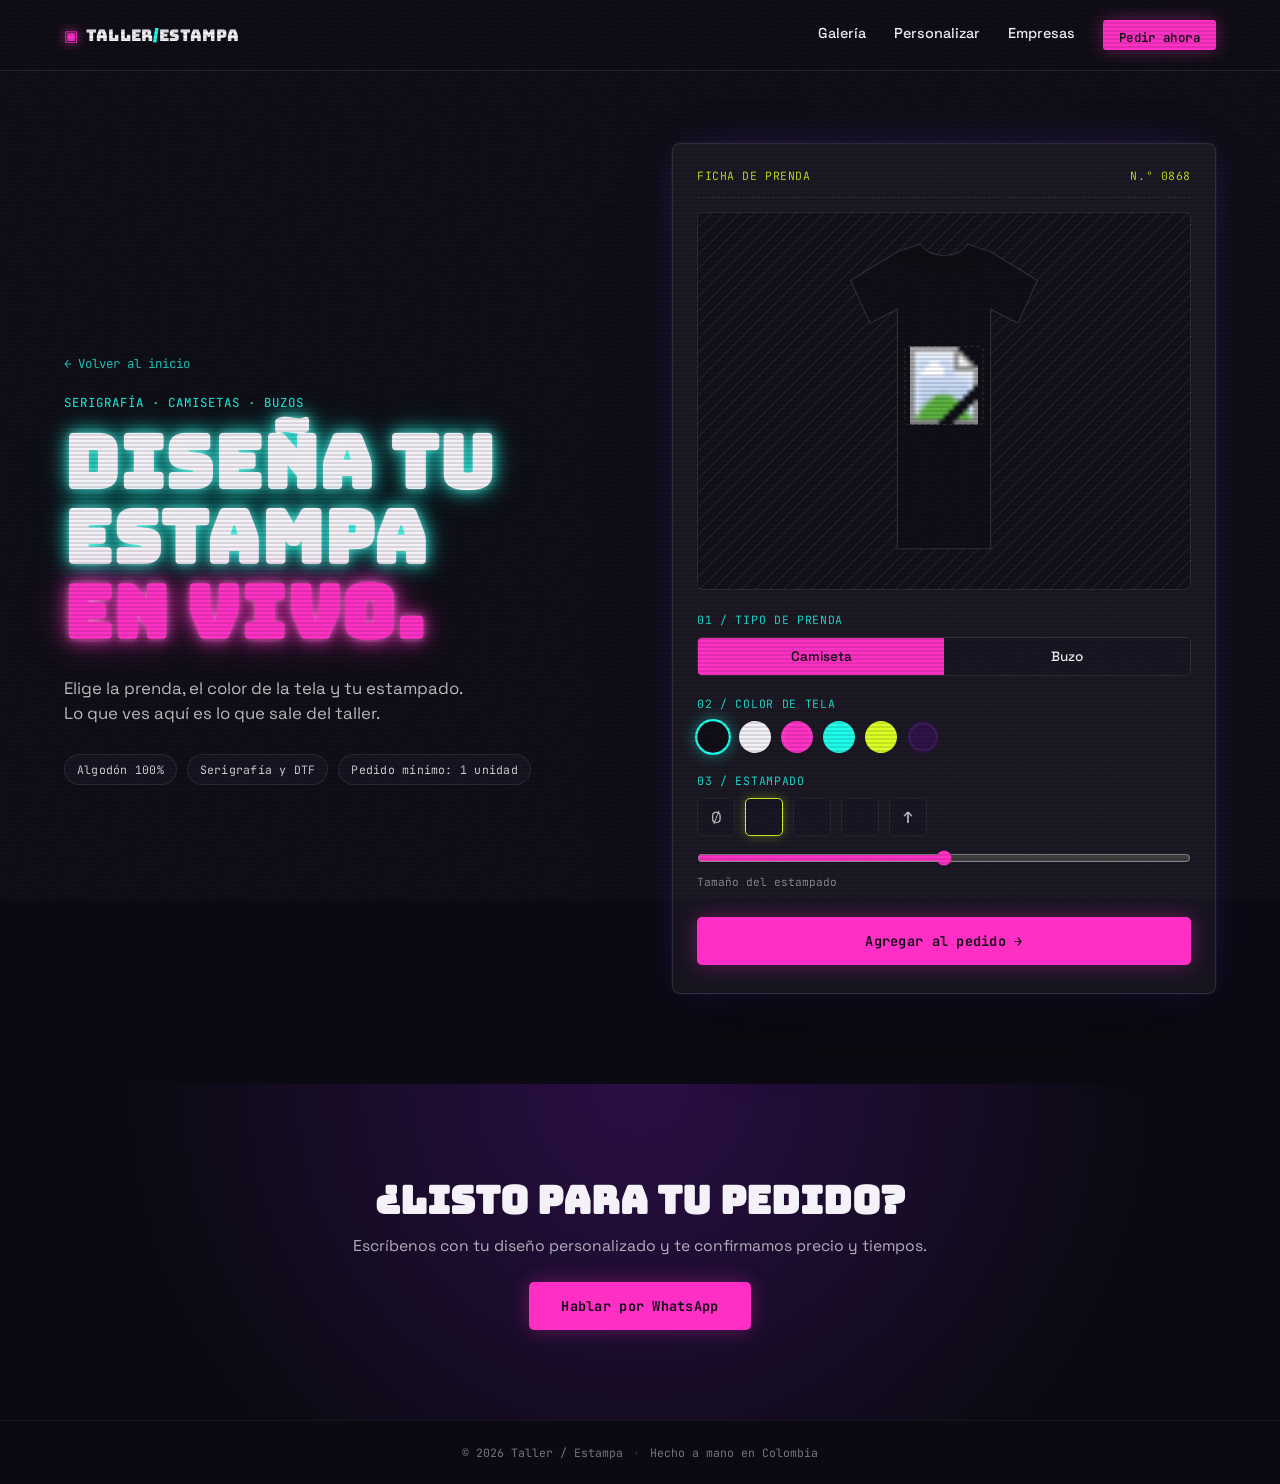
==== personalizar.html @ 3e5d1979 "Add files via upload" ====
<!DOCTYPE html>
<html lang="es">
<head>
<meta charset="UTF-8">
<meta name="viewport" content="width=device-width, initial-scale=1.0">
<title>Personalizar tu prenda — Taller / Estampa</title>
<link rel="preconnect" href="https://fonts.googleapis.com">
<link href="https://fonts.googleapis.com/css2?family=Bungee&family=Space+Grotesk:wght@400;500;700&family=JetBrains+Mono:wght@400;600&display=swap" rel="stylesheet">
<link rel="stylesheet" href="styles.css">
</head>
<body>

<div class="grain"></div>
<div class="scanlines"></div>

<header class="topbar">
  <a href="index.html" class="brand">
    <span class="brand-mark">▣</span>
    <span class="brand-text">TALLER<span class="brand-accent">/</span>ESTAMPA</span>
  </a>
  <nav class="nav">
    <a href="galeria.html">Galería</a>
    <a href="personalizar.html">Personalizar</a>
    <a href="empresas.html">Empresas</a>
    <a href="#contacto" class="nav-cta">Pedir ahora</a>
  </nav>
</header>

<main>

  <!-- HERO / PERSONALIZADOR -->
  <section class="hero" id="personalizar">
    <div class="hero-text">
      <a href="index.html" class="back-link">← Volver al inicio</a>
      <p class="eyebrow">Serigrafía · Camisetas · Buzos</p>
      <h1 class="hero-title">
        <span class="spray-line">Diseña tu</span>
        <span class="spray-line">estampa</span>
        <span class="spray-line hero-title-accent">en vivo.</span>
      </h1>
      <p class="hero-sub">Elige la prenda, el color de la tela y tu estampado. Lo que ves aquí es lo que sale del taller.</p>
      <div class="hero-tags">
        <span class="tag-pill">Algodón 100%</span>
        <span class="tag-pill">Serigrafía y DTF</span>
        <span class="tag-pill">Pedido mínimo: 1 unidad</span>
      </div>
    </div>

    <div class="swatch-card" id="customizer">
      <div class="swatch-tag">
        <span class="swatch-tag-label">FICHA DE PRENDA</span>
        <span class="swatch-tag-id">N.° <span id="orderId">0427</span></span>
      </div>

      <div class="mockup-stage">
        <svg id="garmentSvg" viewBox="0 0 360 420" class="garment-svg">
          <!-- Camiseta -->
          <g id="garment-tshirt" class="garment-shape">
            <path class="garment-fill" d="M120 18 L150 8 C160 28 200 28 210 8 L240 18 L300 55 L275 110 L240 92 L240 400 L120 400 L120 92 L85 110 L60 55 Z"/>
            <path class="garment-shade" d="M120 18 L150 8 C160 28 200 28 210 8 L240 18 L235 32 C205 48 155 48 125 32 Z" opacity="0.18"/>
          </g>
          <!-- Buzo -->
          <g id="garment-hoodie" class="garment-shape" style="display:none">
            <path class="garment-fill" d="M115 25 C108 8 95 4 78 12 L40 35 L20 80 L55 100 L70 78 L70 400 L290 400 L290 78 L305 100 L340 80 L320 35 L282 12 C265 4 252 8 245 25 C225 42 135 42 115 25 Z"/>
            <path class="garment-shade" d="M115 25 C135 42 225 42 245 25 L240 45 C215 58 145 58 120 45 Z" opacity="0.18"/>
            <ellipse class="garment-shade" cx="180" cy="38" rx="34" ry="10" opacity="0.12"/>
          </g>
          <!-- Zona de estampado -->
          <image id="printImage" x="130" y="140" width="100" height="100" preserveAspectRatio="xMidYMid meet" opacity="0"/>
          <rect id="printZoneOutline" x="130" y="140" width="100" height="100" fill="none" stroke="#ffffff33" stroke-dasharray="4 4" rx="4"/>
        </svg>
      </div>

      <div class="controls">

        <div class="control-block">
          <label class="control-label">01 / Tipo de prenda</label>
          <div class="seg-control" id="garmentControl">
            <button class="seg-btn active" data-garment="tshirt">Camiseta</button>
            <button class="seg-btn" data-garment="hoodie">Buzo</button>
          </div>
        </div>

        <div class="control-block">
          <label class="control-label">02 / Color de tela</label>
          <div class="color-row" id="colorControl">
            <button class="color-dot active" style="--c:#0B0A12" data-color="#0B0A12" title="Negro asfalto"></button>
            <button class="color-dot" style="--c:#F4F2F8" data-color="#F4F2F8" title="Blanco"></button>
            <button class="color-dot" style="--c:#FF2EC4" data-color="#FF2EC4" title="Magenta neón"></button>
            <button class="color-dot" style="--c:#1AFCEA" data-color="#1AFCEA" title="Cian eléctrico"></button>
            <button class="color-dot" style="--c:#D9FF1E" data-color="#D9FF1E" title="Amarillo ácido"></button>
            <button class="color-dot" style="--c:#2A0E45" data-color="#2A0E45" title="Violeta profundo"></button>
          </div>
        </div>

        <div class="control-block">
          <label class="control-label">03 / Estampado</label>
          <div class="print-row" id="printControl">
            <button class="print-thumb" data-print="" title="Sin estampado">
              <span>Ø</span>
            </button>
            <button class="print-thumb active" data-print="https://api.iconify.design/ph/mountains-fill.svg?color=%23FF2EC4" title="Montañas"></button>
            <button class="print-thumb" data-print="https://api.iconify.design/ph/lightning-fill.svg?color=%231AFCEA" title="Rayo"></button>
            <button class="print-thumb" data-print="https://api.iconify.design/ph/flower-lotus-fill.svg?color=%23D9FF1E" title="Flor"></button>
            <label class="print-thumb print-upload" title="Subir tu diseño">
              <input type="file" id="printUpload" accept="image/*" hidden>
              <span>↑</span>
            </label>
          </div>
          <input type="range" id="printSize" min="40" max="160" value="100" class="size-slider">
          <span class="control-hint">Tamaño del estampado</span>
        </div>

        <button class="cta-button" id="addToOrder">Agregar al pedido →</button>
      </div>
    </div>
  </section>

  <!-- CONTACTO -->
  <section class="contact" id="contacto">
    <div class="contact-inner">
      <h2 class="section-title">¿Listo para tu pedido?</h2>
      <p class="section-sub">Escríbenos con tu diseño personalizado y te confirmamos precio y tiempos.</p>
      <a href="https://wa.me/573000000000" class="cta-button cta-button-light" target="_blank" rel="noopener">Hablar por WhatsApp</a>
    </div>
  </section>

</main>

<footer class="footer">
  <span>© <span id="year"></span> Taller / Estampa</span>
  <span class="footer-dot">·</span>
  <span>Hecho a mano en Colombia</span>
</footer>

<script src="script.js"></script>
</body>
</html>
---- styles.css ----
:root{
  --bg:#0B0A12;
  --bg-soft:#14111F;
  --paper:#171420;
  --ink:#F4F2F8;
  --magenta:#FF2EC4;
  --cyan:#1AFCEA;
  --acid:#D9FF1E;
  --violet:#6A2EFF;
  --line:#ffffff1a;
  --radius:3px;
}

*{margin:0;padding:0;box-sizing:border-box;}

html{scroll-behavior:smooth;}

body{
  background:var(--bg);
  color:var(--ink);
  font-family:'Space Grotesk', sans-serif;
  -webkit-font-smoothing:antialiased;
  overflow-x:hidden;
}

@media (prefers-reduced-motion: reduce){
  html{scroll-behavior:auto;}
  *{animation-duration:0.001ms !important; transition-duration:0.001ms !important;}
}

.grain{
  position:fixed; inset:0; pointer-events:none; z-index:998;
  opacity:0.05; mix-blend-mode:screen;
  background-image:url("data:image/svg+xml,%3Csvg xmlns='http://www.w3.org/2000/svg' width='160' height='160'%3E%3Cfilter id='n'%3E%3CfeTurbulence type='fractalNoise' baseFrequency='0.9' numOctaves='2' stitchTiles='stitch'/%3E%3C/filter%3E%3Crect width='100%25' height='100%25' filter='url(%23n)'/%3E%3C/svg%3E");
}
.scanlines{
  position:fixed; inset:0; pointer-events:none; z-index:997;
  opacity:0.35;
  background:repeating-linear-gradient(to bottom, transparent 0 2px, #00000055 2px 4px);
}

a{color:inherit; text-decoration:none;}
button{font-family:inherit; cursor:pointer; border:none; background:none;}

/* ===== TOPBAR ===== */
.topbar{
  position:sticky; top:0; z-index:50;
  display:flex; align-items:center; justify-content:space-between;
  padding:20px 5vw;
  background:rgba(11,10,18,0.85);
  backdrop-filter:blur(6px);
  border-bottom:1px solid var(--line);
}
.brand{display:flex; align-items:center; gap:8px; font-family:'Bungee', sans-serif; font-size:1rem; letter-spacing:0.01em; text-transform:uppercase;}
.brand-mark{font-size:0.95rem; color:var(--magenta); text-shadow:0 0 12px var(--magenta);}
.brand-accent{color:var(--cyan);}
.nav{display:flex; align-items:center; gap:28px; font-size:0.9rem; font-weight:500;}
.nav a{position:relative; padding-bottom:4px;}
.nav a:not(.nav-cta)::after{
  content:''; position:absolute; left:0; bottom:0; width:0; height:1px; background:var(--cyan);
  box-shadow:0 0 6px var(--cyan);
  transition:width 0.25s ease;
}
.nav a:not(.nav-cta):hover::after{width:100%;}
.nav-cta{
  background:var(--magenta); color:#0B0A12;
  padding:9px 16px; border-radius:var(--radius);
  font-family:'JetBrains Mono', monospace; font-size:0.78rem; letter-spacing:0.03em; font-weight:600;
  box-shadow:0 0 18px #FF2EC466;
  transition:background 0.2s ease, box-shadow 0.2s ease;
}
.nav-cta:hover{background:var(--acid); box-shadow:0 0 22px #D9FF1E88;}

/* ===== HERO ===== */
.hero{
  display:grid; grid-template-columns:1fr 1fr; gap:5vw;
  align-items:center;
  padding:8vh 5vw 10vh;
  max-width:1400px; margin:0 auto;
  position:relative;
}
.eyebrow{
  font-family:'JetBrains Mono', monospace; font-size:0.78rem; letter-spacing:0.08em; text-transform:uppercase;
  color:var(--cyan); margin-bottom:14px;
}
.hero-title{
  font-family:'Bungee', sans-serif;
  font-size:clamp(2.6rem, 6.6vw, 4.6rem);
  line-height:1.02;
  letter-spacing:0.01em;
  text-transform:uppercase;
}
.spray-line{
  display:block;
  color:var(--ink);
  text-shadow:
    0 0 6px #ffffff55,
    0 0 18px var(--cyan),
    0 0 36px #1AFCEA44;
}
.hero-title-accent{
  color:var(--magenta) !important;
  text-shadow:
    0 0 6px #ffffff55,
    0 0 18px var(--magenta),
    0 0 40px #FF2EC466;
}
.hero-sub{
  margin-top:26px; font-size:1.05rem; line-height:1.5; max-width:420px; opacity:0.78;
}
.hero-tags{display:flex; flex-wrap:wrap; gap:10px; margin-top:28px;}
.tag-pill{
  font-family:'JetBrains Mono', monospace; font-size:0.72rem; letter-spacing:0.02em;
  border:1px solid var(--line); padding:7px 12px; border-radius:20px; opacity:0.85;
  background:var(--bg-soft);
}

/* ===== SWATCH CARD (personalizador) ===== */
.swatch-card{
  background:var(--paper);
  border:1px solid var(--line);
  border-radius:8px;
  padding:24px 24px 28px;
  position:relative;
  box-shadow:
    0 30px 70px -30px rgba(0,0,0,0.7),
    0 0 0 1px #ffffff08,
    0 0 40px -10px #6A2EFF55;
}
.swatch-tag{
  display:flex; justify-content:space-between; align-items:center;
  border-bottom:1px dashed var(--line);
  padding-bottom:14px; margin-bottom:14px;
  font-family:'JetBrains Mono', monospace; font-size:0.72rem; letter-spacing:0.05em;
  color:var(--acid); opacity:0.85;
}
.mockup-stage{
  display:flex; justify-content:center; align-items:center;
  background:
    linear-gradient(135deg, transparent 49%, var(--line) 49%, var(--line) 51%, transparent 51%) 0 0/14px 14px;
  background-color:#0E0C16;
  border-radius:6px;
  padding:18px 0;
  margin-bottom:22px;
  border:1px solid var(--line);
}
.garment-svg{ width:100%; max-width:280px; height:340px; transition:transform 0.4s ease;}
.garment-fill{ fill:#0B0A12; transition:fill 0.35s ease; stroke:#ffffff22; stroke-width:1.5;}
.garment-shade{ fill:#000000; pointer-events:none;}

.control-block{ margin-bottom:20px;}
.control-label{
  display:block; font-family:'JetBrains Mono', monospace; font-size:0.72rem;
  letter-spacing:0.06em; text-transform:uppercase; color:var(--cyan); opacity:0.85; margin-bottom:10px;
}
.control-hint{ display:block; font-size:0.7rem; opacity:0.5; margin-top:4px; font-family:'JetBrains Mono', monospace;}

.seg-control{ display:flex; border:1px solid var(--line); border-radius:5px; overflow:hidden;}
.seg-btn{
  flex:1; padding:10px 0; font-size:0.85rem; font-weight:500; background:var(--bg-soft); color:var(--ink);
  transition:background 0.2s ease, color 0.2s ease, box-shadow 0.2s ease;
}
.seg-btn.active{ background:var(--magenta); color:#0B0A12; box-shadow:0 0 16px #FF2EC455;}

.color-row{ display:flex; gap:10px; flex-wrap:wrap;}
.color-dot{
  width:32px; height:32px; border-radius:50%;
  background:var(--c);
  border:2px solid transparent;
  box-shadow:inset 0 0 0 1px var(--line);
  transition:transform 0.15s ease, border-color 0.15s ease, box-shadow 0.15s ease;
}
.color-dot:hover{ transform:scale(1.1);}
.color-dot.active{ border-color:var(--cyan); transform:scale(1.12); box-shadow:0 0 14px #1AFCEA77;}

.print-row{ display:flex; gap:10px; flex-wrap:wrap; margin-bottom:10px;}
.print-thumb{
  width:38px; height:38px; border:1px solid var(--line); border-radius:5px;
  display:flex; align-items:center; justify-content:center; font-size:1rem; opacity:0.75; color:var(--ink);
  background:var(--bg-soft); transition:border-color 0.15s ease, opacity 0.15s ease, box-shadow 0.15s ease;
}
.print-thumb:hover{ opacity:1;}
.print-thumb.active{ border-color:var(--acid); opacity:1; box-shadow:0 0 12px #D9FF1E55;}
.print-upload{ cursor:pointer; font-weight:600;}
.size-slider{ width:100%; accent-color:var(--magenta); margin-top:4px;}

.cta-button{
  display:inline-flex; align-items:center; justify-content:center; gap:8px;
  width:100%; margin-top:8px;
  background:var(--magenta); color:#0B0A12;
  font-family:'JetBrains Mono', monospace; font-size:0.85rem; letter-spacing:0.02em; font-weight:600;
  padding:15px 0; border-radius:5px;
  box-shadow:0 0 20px #FF2EC455;
  transition:background 0.2s ease, transform 0.15s ease, box-shadow 0.2s ease;
}
.cta-button:hover{ background:var(--acid); box-shadow:0 0 26px #D9FF1E77;}
.cta-button:active{ transform:scale(0.98);}
.cta-button-light{ width:auto; padding:15px 32px;}

/* ===== SECTION HEADS ===== */
.section-head{ max-width:600px; margin:0 auto 48px; text-align:center; padding:0 5vw;}
.section-title{
  font-family:'Bungee', sans-serif; font-size:clamp(1.6rem, 3.6vw, 2.4rem);
  text-transform:uppercase; line-height:1.1; margin-top:6px;
}
.section-sub{ margin-top:14px; opacity:0.7; font-size:0.98rem;}

/* ===== GALLERY ===== */
.gallery{ padding:10vh 5vw; max-width:1400px; margin:0 auto;}
.gallery-grid{
  display:grid; grid-template-columns:repeat(auto-fill, minmax(240px,1fr)); gap:18px;
}
.design-card{
  background:var(--paper); border:1px solid var(--line); border-radius:6px; overflow:hidden;
  cursor:pointer; transition:transform 0.2s ease, box-shadow 0.2s ease, border-color 0.2s ease;
}
.design-card:hover{ transform:translateY(-4px); box-shadow:0 20px 50px -24px #6A2EFF66; border-color:#ffffff33;}
.design-card-art{
  height:200px; display:flex; align-items:center; justify-content:center;
  background:#0E0C16; position:relative;
}
.design-card-art img{ width:60%; height:60%; object-fit:contain; filter:drop-shadow(0 0 14px currentColor);}
.design-card-info{ padding:14px 16px; border-top:1px dashed var(--line); display:flex; justify-content:space-between; align-items:baseline;}
.design-card-name{ font-weight:600; font-size:0.95rem;}
.design-card-tag{ font-family:'JetBrains Mono', monospace; font-size:0.7rem; opacity:0.55; color:var(--cyan);}

/* ===== CORPORATIVO ===== */
.corp{
  background:var(--bg-soft);
  border-top:1px solid var(--line);
  border-bottom:1px solid var(--line);
  padding:10vh 5vw;
}
.corp-inner{ max-width:1200px; margin:0 auto;}
.corp-head{ max-width:640px; margin:0 auto 52px; text-align:center;}
.eyebrow-corp{ color:var(--acid);}
.corp-title{ color:var(--ink);}
.corp-sub{ opacity:0.72;}

.corp-grid{
  display:grid; grid-template-columns:repeat(4,1fr); gap:1px;
  background:var(--line);
  border:1px solid var(--line);
  border-radius:8px;
  overflow:hidden;
}
.corp-card{
  background:var(--bg);
  padding:30px 22px;
}
.corp-num{
  font-family:'JetBrains Mono', monospace; font-size:0.75rem; color:var(--magenta); opacity:0.9; display:block; margin-bottom:14px;
}
.corp-card h3{ font-size:1.02rem; margin-bottom:10px; font-weight:600;}
.corp-card p{ font-size:0.88rem; line-height:1.5; opacity:0.7;}

.corp-cta-row{
  display:flex; flex-direction:column; align-items:center; gap:12px; margin-top:48px;
}
.cta-button-corp{
  width:auto; padding:16px 36px;
  background:var(--cyan); color:#0B0A12; box-shadow:0 0 22px #1AFCEA55;
}
.cta-button-corp:hover{ background:var(--acid); box-shadow:0 0 28px #D9FF1E77;}
.corp-cta-hint{ font-family:'JetBrains Mono', monospace; font-size:0.74rem; opacity:0.5;}

/* ===== PROCESS ===== */
.process{ padding:6vh 5vw 10vh; max-width:1400px; margin:0 auto;}
.process-strip{
  display:grid; grid-template-columns:repeat(4,1fr); gap:0;
  border-top:1px solid var(--line); border-bottom:1px solid var(--line);
}
.process-step{
  padding:28px 20px; border-right:1px solid var(--line);
}
.process-step:last-child{ border-right:none;}
.process-label{
  font-family:'JetBrains Mono', monospace; font-size:0.75rem; letter-spacing:0.06em;
  color:var(--magenta); display:block; margin-bottom:10px;
}
.process-step p{ font-size:0.92rem; line-height:1.45; opacity:0.75;}

/* ===== CONTACT ===== */
.contact{
  background:radial-gradient(circle at 50% 0%, #2A0E45 0%, #0B0A12 70%);
  color:var(--ink); padding:10vh 5vw; text-align:center;
}
.contact .section-title{ color:var(--ink);}
.contact-inner{ max-width:600px; margin:0 auto; display:flex; flex-direction:column; align-items:center;}
.contact .section-sub{ color:var(--ink); opacity:0.7;}
.contact .cta-button-light{ margin-top:26px;}

/* ===== FOOTER ===== */
.footer{
  display:flex; justify-content:center; gap:10px; align-items:center;
  padding:24px; font-family:'JetBrains Mono', monospace; font-size:0.72rem; opacity:0.45;
  border-top:1px solid var(--line);
}
.footer-dot{ opacity:0.5;}

/* ===== RESPONSIVE ===== */
@media (max-width:900px){
  .hero{ grid-template-columns:1fr; padding-top:4vh;}
  .process-strip{ grid-template-columns:1fr; border-left:1px solid var(--line); border-right:1px solid var(--line);}
  .process-step{ border-right:none; border-bottom:1px solid var(--line);}
  .process-step:last-child{ border-bottom:none;}
  .corp-grid{ grid-template-columns:1fr 1fr;}
}
@media (max-width:560px){
  .corp-grid{ grid-template-columns:1fr;}
}

/* ===== Focus visibility ===== */
a:focus-visible, button:focus-visible, input:focus-visible{
  outline:2px solid var(--cyan); outline-offset:2px;
}

/* ===== LANDING / CATEGORÍAS ===== */
.landing-hero{
  max-width:900px; margin:0 auto; text-align:center;
  padding:14vh 5vw 8vh;
}
.landing-title{
  font-family:'Bungee', sans-serif;
  font-size:clamp(2.8rem, 7vw, 5.2rem);
  line-height:1.02; text-transform:uppercase;
  color:var(--ink);
  text-shadow:0 0 6px #ffffff55, 0 0 18px var(--cyan), 0 0 40px #1AFCEA44;
}
.landing-title .accent{
  color:var(--magenta);
  text-shadow:0 0 6px #ffffff55, 0 0 18px var(--magenta), 0 0 40px #FF2EC466;
}
.landing-sub{
  margin:24px auto 0; max-width:520px; font-size:1.05rem; opacity:0.75; line-height:1.55;
}

.category-grid{
  display:grid; grid-template-columns:repeat(3,1fr); gap:1px;
  background:var(--line); border:1px solid var(--line); border-radius:8px;
  max-width:1200px; margin:6vh auto 12vh; overflow:hidden;
}
.category-card{
  background:var(--bg); padding:48px 32px;
  display:flex; flex-direction:column; align-items:flex-start; gap:14px;
  transition:background 0.25s ease, transform 0.25s ease;
  position:relative; overflow:hidden;
}
.category-card:hover{ background:var(--bg-soft); transform:translateY(-4px);}
.category-card::after{
  content:'→'; position:absolute; right:28px; bottom:24px;
  font-family:'JetBrains Mono', monospace; font-size:1.3rem; opacity:0.3;
  transition:opacity 0.25s ease, transform 0.25s ease;
}
.category-card:hover::after{ opacity:1; transform:translateX(4px);}
.category-num{
  font-family:'JetBrains Mono', monospace; font-size:0.75rem; letter-spacing:0.06em;
}
.category-card.cat-personalizar .category-num{ color:var(--magenta);}
.category-card.cat-galeria .category-num{ color:var(--cyan);}
.category-card.cat-empresas .category-num{ color:var(--acid);}
.category-card h2{
  font-family:'Bungee', sans-serif; font-size:1.3rem; text-transform:uppercase; line-height:1.15;
}
.category-card p{ font-size:0.9rem; opacity:0.65; line-height:1.5;}

@media (max-width:900px){
  .category-grid{ grid-template-columns:1fr;}
}

/* ===== PAGE HEADER (subpáginas) ===== */
.page-header{
  max-width:1000px; margin:0 auto; text-align:center;
  padding:10vh 5vw 2vh;
}
.page-header .eyebrow{ justify-content:center; display:flex;}
.back-link{
  display:inline-flex; align-items:center; gap:6px;
  font-family:'JetBrains Mono', monospace; font-size:0.78rem;
  color:var(--cyan); opacity:0.8; margin-bottom:22px;
}
.back-link:hover{ opacity:1;}
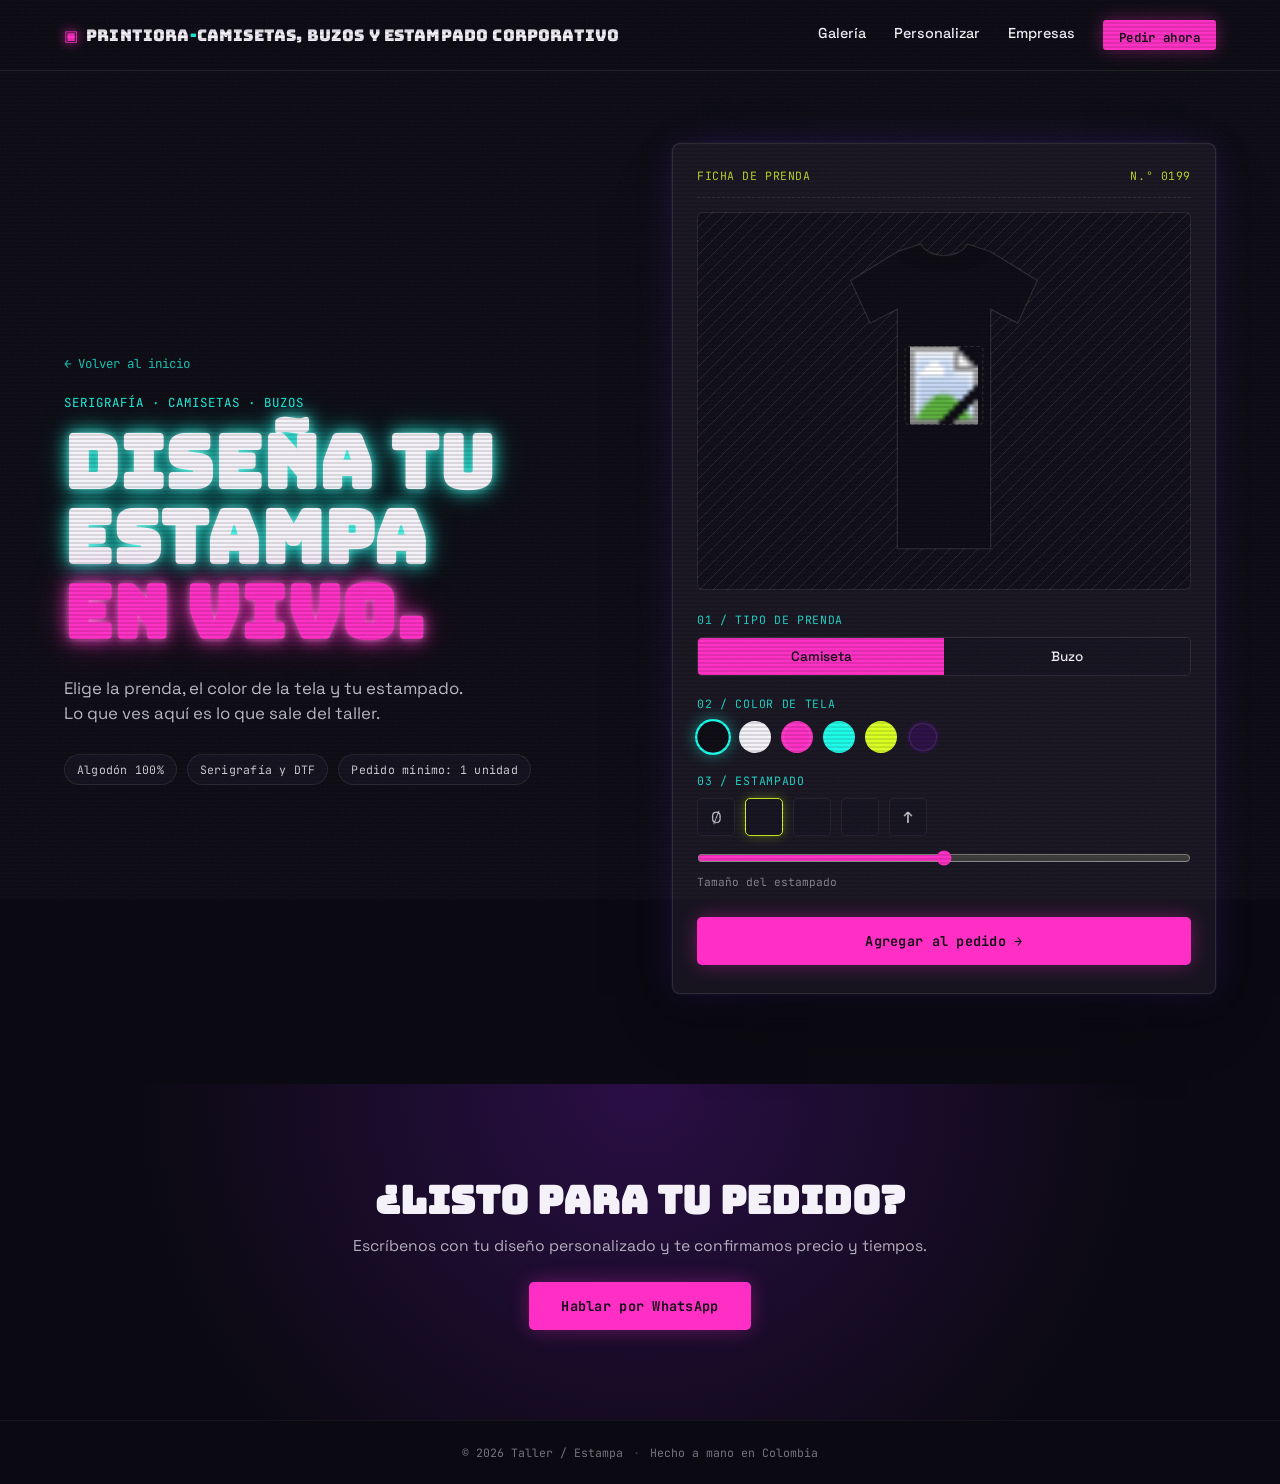
==== commit ab498720: "Update title and contact WhatsApp number" ====
--- a/personalizar.html
+++ b/personalizar.html
@@ -3,7 +3,7 @@
 <head>
 <meta charset="UTF-8">
 <meta name="viewport" content="width=device-width, initial-scale=1.0">
-<title>Personalizar tu prenda — Taller / Estampa</title>
+<title>Personalizar tu prenda — PRINTIORA / Camisetas, Buzos y Estampado Corporativo</title>
 <link rel="preconnect" href="https://fonts.googleapis.com">
 <link href="https://fonts.googleapis.com/css2?family=Bungee&family=Space+Grotesk:wght@400;500;700&family=JetBrains+Mono:wght@400;600&display=swap" rel="stylesheet">
 <link rel="stylesheet" href="styles.css">
@@ -16,7 +16,7 @@
 <header class="topbar">
   <a href="index.html" class="brand">
     <span class="brand-mark">▣</span>
-    <span class="brand-text">TALLER<span class="brand-accent">/</span>ESTAMPA</span>
+    <span class="brand-text">PRINTIORA<span class="brand-accent">-</span>Camisetas, Buzos y Estampado Corporativo</span>
   </a>
   <nav class="nav">
     <a href="galeria.html">Galería</a>
@@ -121,7 +121,7 @@
     <div class="contact-inner">
       <h2 class="section-title">¿Listo para tu pedido?</h2>
       <p class="section-sub">Escríbenos con tu diseño personalizado y te confirmamos precio y tiempos.</p>
-      <a href="https://wa.me/573000000000" class="cta-button cta-button-light" target="_blank" rel="noopener">Hablar por WhatsApp</a>
+      <a href="https://wa.me/573208349019" class="cta-button cta-button-light" target="_blank" rel="noopener">Hablar por WhatsApp</a>
     </div>
   </section>
 
